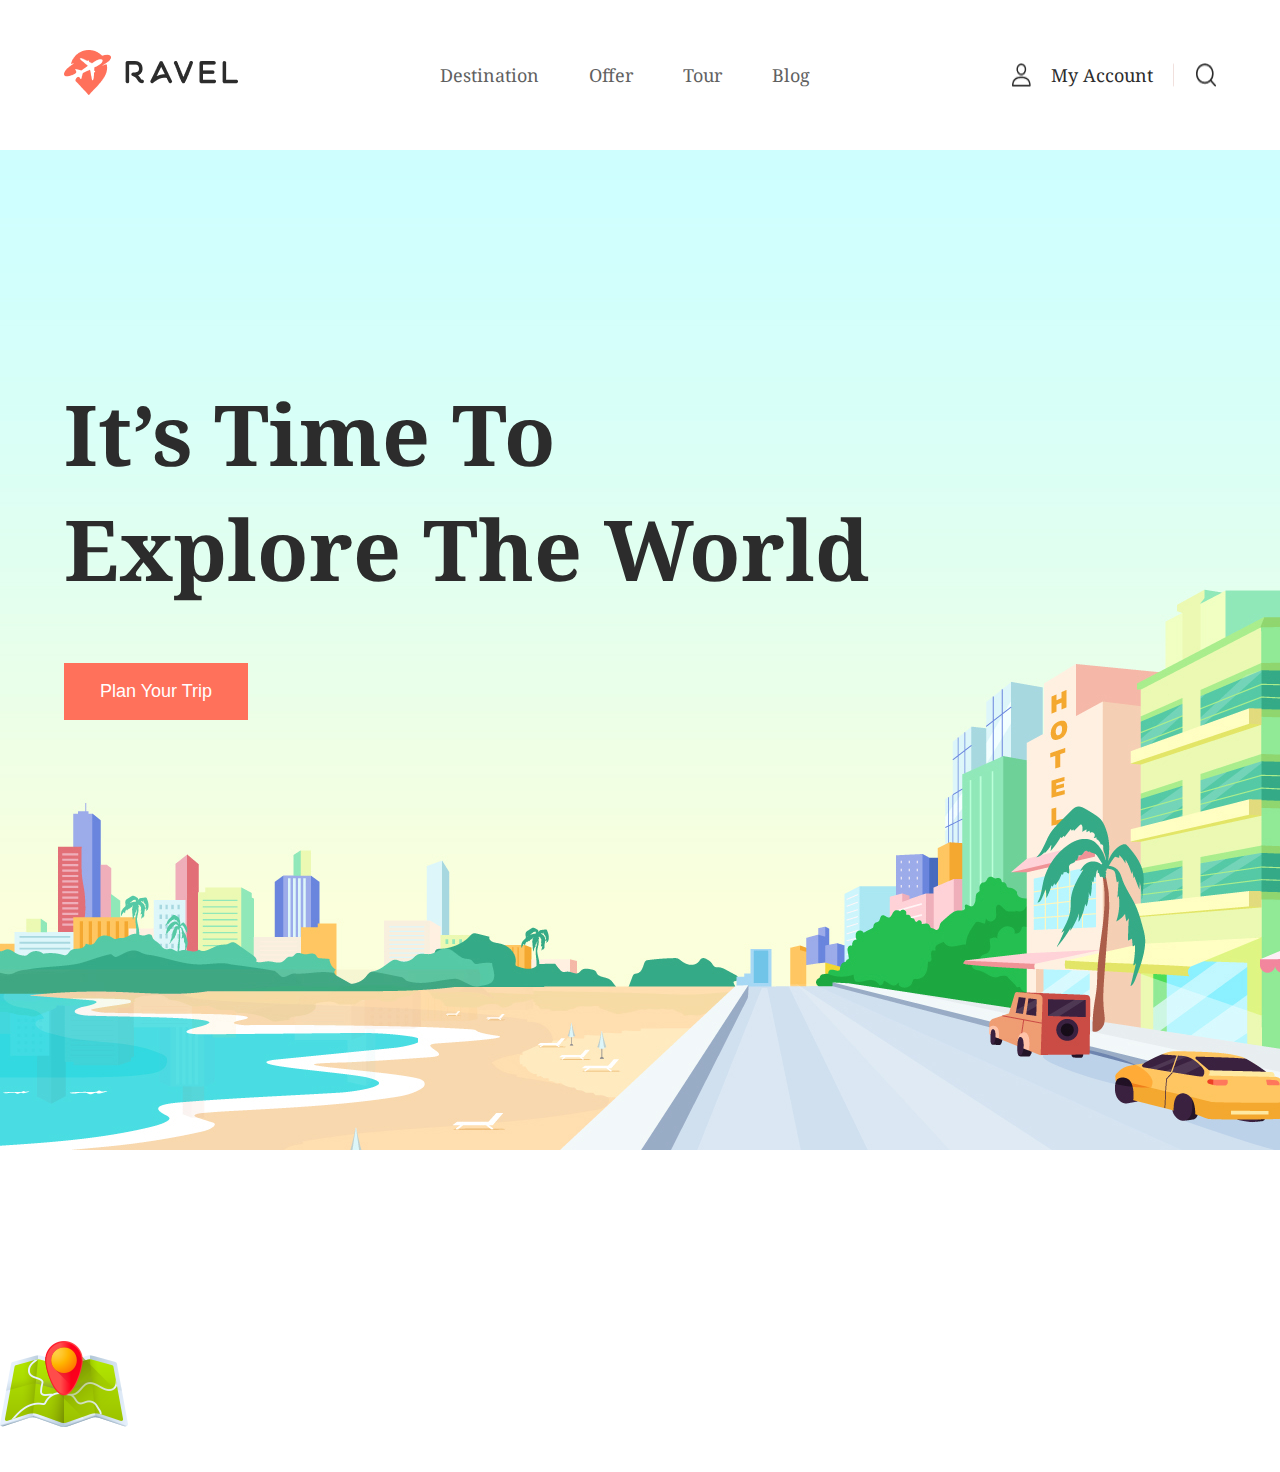
==== index-1.html @ a5c23a4e "features started" ====
<!DOCTYPE html>
<html lang="en">
  <head>
    <meta charset="UTF-8" />
    <meta http-equiv="X-UA-Compatible" content="IE=edge" />
    <meta name="viewport" content="width=device-width, initial-scale=1.0" />
    <title>Travel</title>

    <link rel="stylesheet" href="./style.css" />
    <!-- Fonts -->
    <link rel="preconnect" href="https://fonts.googleapis.com" />
    <link rel="preconnect" href="https://fonts.gstatic.com" crossorigin />
    <link
      href="https://fonts.googleapis.com/css2?family=Noto+Serif:wght@400;700&display=swap"
      rel="stylesheet"
    />
  </head>
  <body>
    <header class="header">
      <div class="container">
        <div class="header-inner">
          <div class="header-logo">
            <img src="./img/Logo/logo.png" alt="Header logo" />
          </div>

          <nav class="nav">
            <a class="nav-link" href="#">Destination</a>
            <a class="nav-link" href="#">Offer</a>
            <a class="nav-link" href="#">Tour</a>
            <a class="nav-link" href="#">Blog</a>
          </nav>

          <div class="singin">
            <img class="account" src="./img/Logo/user.png" alt="" />
            <div class="account">My Account</div>
            <img class="account" src="./img/Logo/line shape.png" alt="" />
            <img class="account" src="./img/Logo/serch.png" alt="" />
          </div>
        </div>
        <!-- Header-inner  
      ====================  -->
      </div>
      <!-- Container
      ====================  -->
    </header>

    <!-- Intro
      ====================  -->
    <div class="intro">
      <div class="container">
        <h1 class="intro-title">
          It’s Time To Explore The World
        </h1>
        <button class="btn">Plan Your Trip</button>
      </div>
    </div>

    <div class="features">
      <div class="features-item">
        <div class="col-3">
          <img src="./img/features/map 1.png" alt="">
          <h3 class="features-text"></h3>
        </div>
      </div>
    </div>
  </body>
</html>
---- style.css ----
body {
  margin: 0;
  font-family: "Noto Serif", serif;
}
/* Container */
.container {
  width: 90%;
  margin: 0 auto;
}

/* Header
==================== */

.header {
  width: 100%;
  height: 100px;

  padding-top: 50px;
}
.header-inner {
  display: flex;
  justify-content: space-between;
  align-items: center;
}
/* Nav
======================= */

.nav {
  display: flex;
  font-weight: 400;
  font-size: 18px;
}
.nav-link {
  margin-left: 50px;
  color: #2c2c2c;
  text-decoration: none;
  opacity: 0.75;

  transition: opacity 0.1 linear;
}
.nav-link:first-child {
  margin-left: 0;
}
.nav-link:hover {
  opacity: 1;
}

/* Sing In */

.singin {
  display: flex;
  font-size: 18px;
  font-weight: 400;
}
.account {
  margin-left: 20px;
  color: #2c2c2c;
}
.account:first-child {
  margin-left: 0;
}

/* Intro
========================= */

.intro {
  display: flex;
  flex-direction: column;
  min-height: 1000px;
  padding-top: 170px;

  background-image: url(./img/intro/banner-first.jpg);
  object-fit: cover;
  background-repeat: no-repeat;

  position: relative;
  top: 0;
  left: 0;
}
.intro-title {
  width: 840px;
  font-size: 84px;
  color: #2c2c2c;
}
.bg-img {
  z-index: -1;
  position: absolute;
  left: 0;
  top: 0;
  width: 100%;
  height: 100%;
}

/* Button 
========================= */
.btn {
  color: white;
  background-color: #ff715b;
  border-radius: none;
  border: none;
  padding: 18px 36px;

  font-weight: 500;
  font-size: 18px;
  font-style: normal;
}
/* Featres
=================== */
.features {
}
.features-items {
  width: 25%;
  padding:0 40px ;
  margin: 25px 0;
}
}
.features-text {
  font-size: 24px;
  font-weight: 700;
  align-items: center;
  justify-content: center;
}
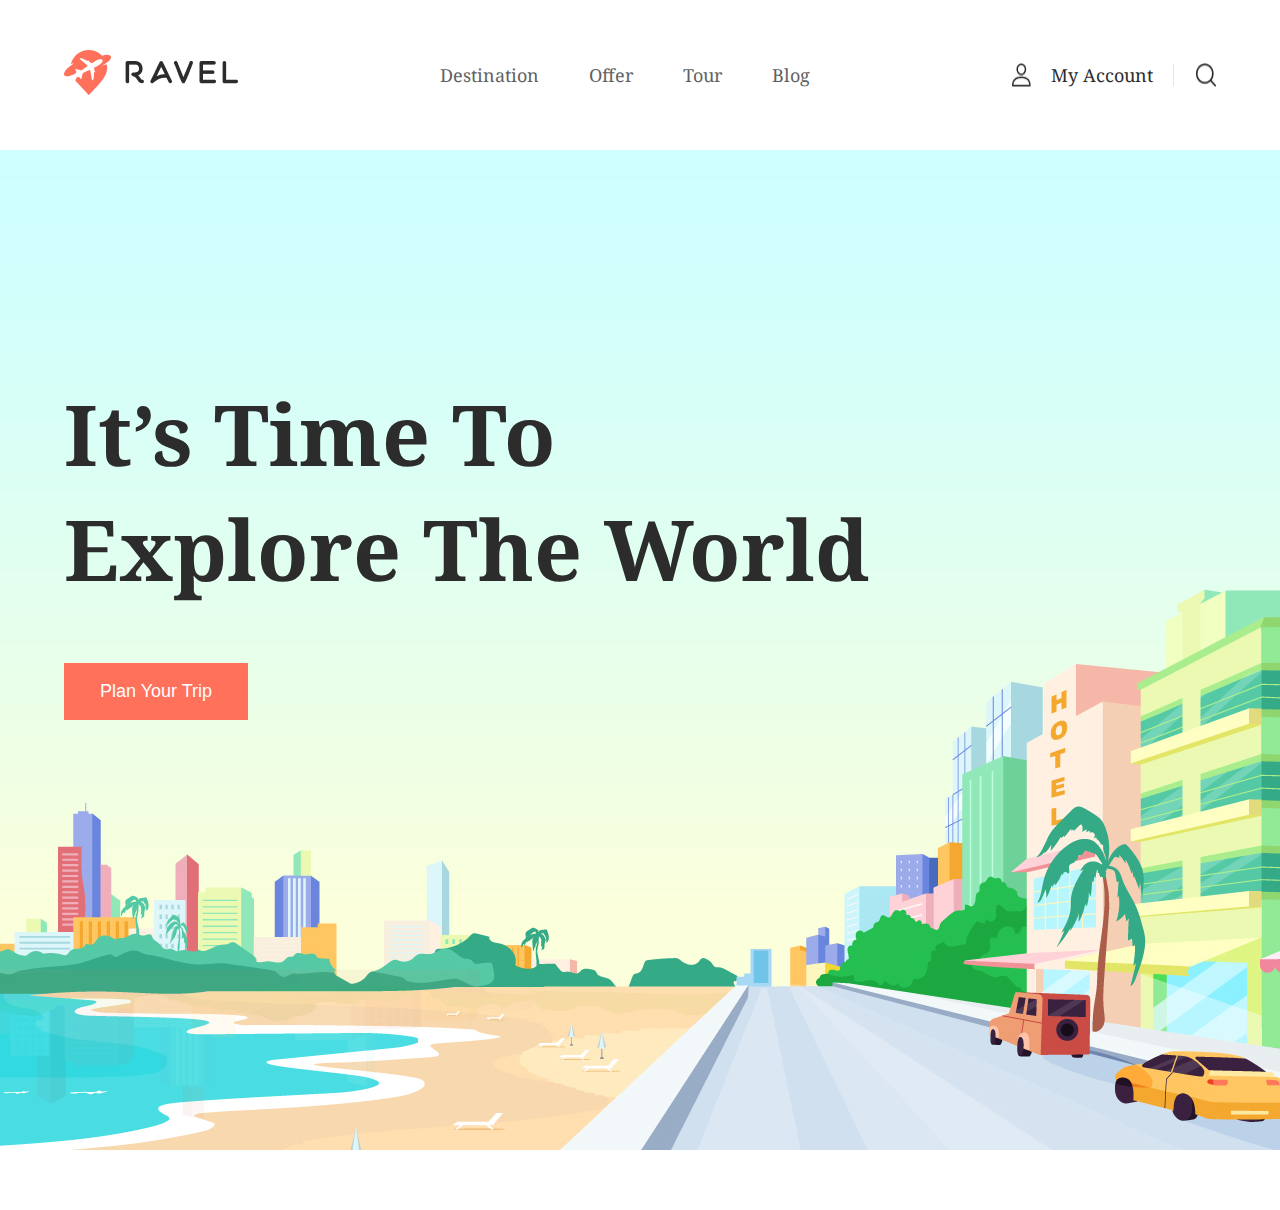
==== commit 36bb0475: "started img-card" ====
--- a/index-1.html
+++ b/index-1.html
@@ -54,14 +54,6 @@
         <button class="btn">Plan Your Trip</button>
       </div>
     </div>
-
-    <div class="features">
-      <div class="features-item">
-        <div class="col-3">
-          <img src="./img/features/map 1.png" alt="">
-          <h3 class="features-text"></h3>
-        </div>
-      </div>
-    </div>
+  
   </body>
 </html>
--- a/style.css
+++ b/style.css
@@ -66,7 +66,7 @@
 .intro {
   display: flex;
   flex-direction: column;
-  min-height: 1000px;
+  min-height: 890px;
   padding-top: 170px;
 
   background-image: url(./img/intro/banner-first.jpg);
@@ -90,7 +90,9 @@
   width: 100%;
   height: 100%;
 }
-
+.img-card{
+  
+}
 /* Button 
 ========================= */
 .btn {
@@ -104,19 +106,3 @@
   font-size: 18px;
   font-style: normal;
 }
-/* Featres
-=================== */
-.features {
-}
-.features-items {
-  width: 25%;
-  padding:0 40px ;
-  margin: 25px 0;
-}
-}
-.features-text {
-  font-size: 24px;
-  font-weight: 700;
-  align-items: center;
-  justify-content: center;
-}
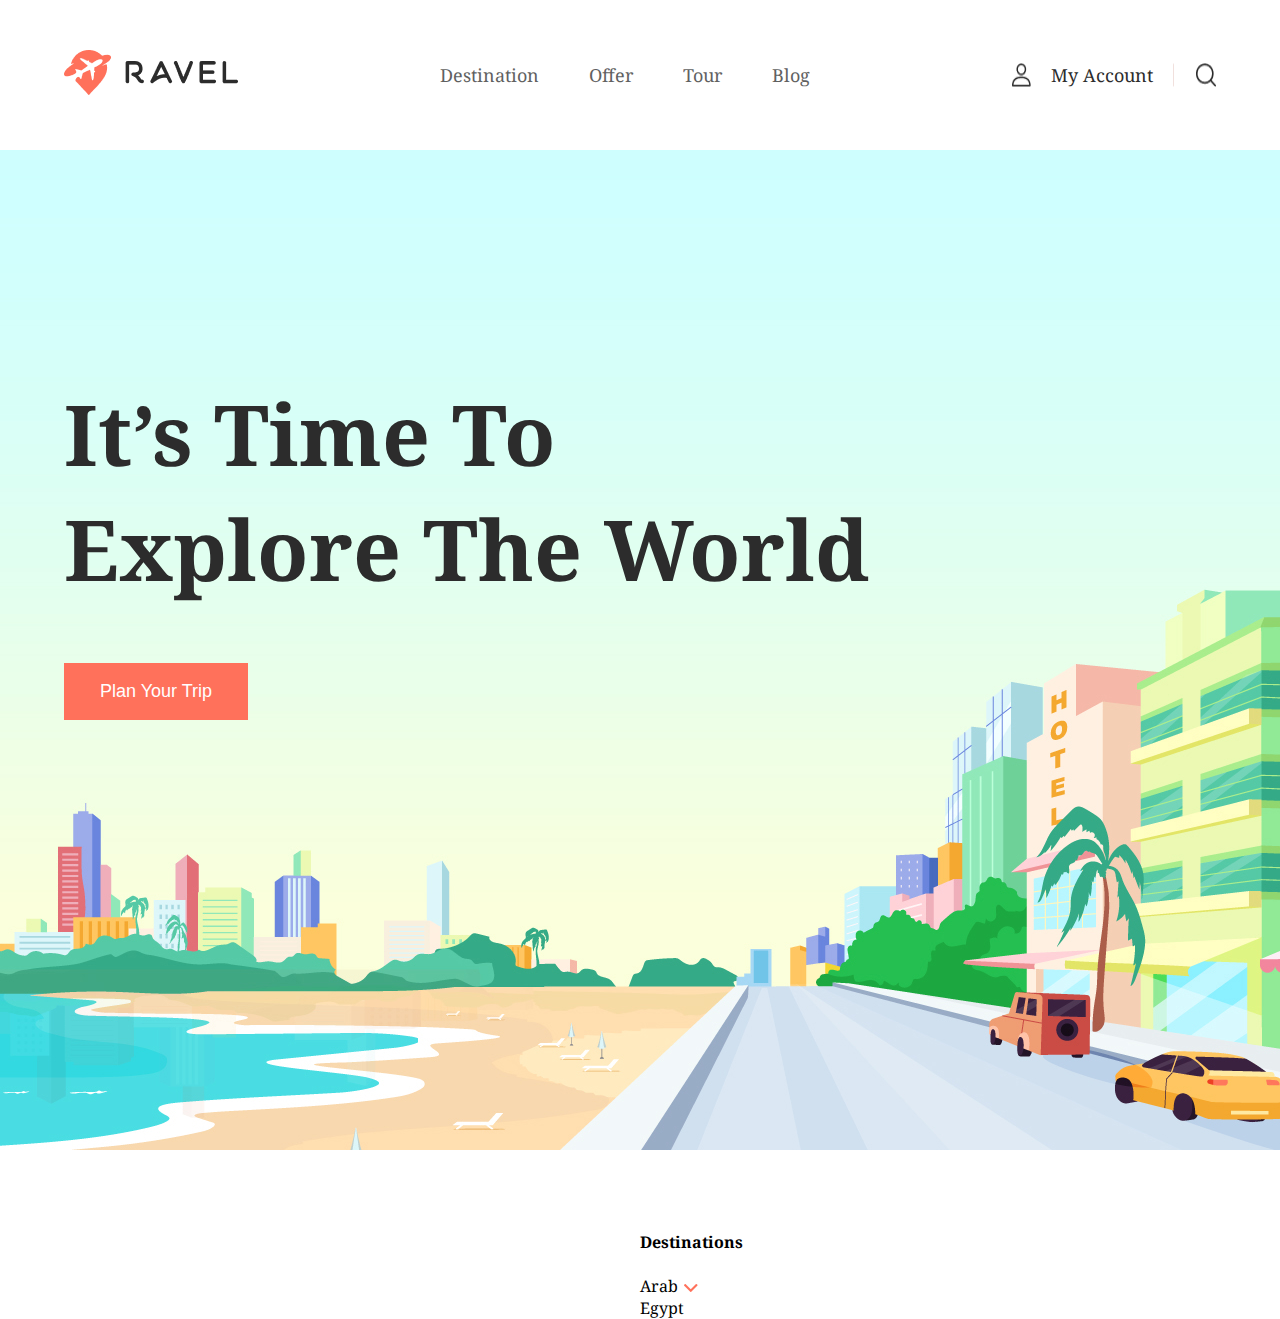
==== commit 8d109d5d: "downloaded imgs" ====
--- a/index-1.html
+++ b/index-1.html
@@ -54,6 +54,26 @@
         <button class="btn">Plan Your Trip</button>
       </div>
     </div>
-  
+    <!-- Card
+    ====================== -->
+    <div class="card">
+      <div class="container-little">
+        <div class="row">
+          <div class="col-5">
+            <h4 class="card-subtitle">Destinations</h4>
+            <div class="under-subtitle">
+              Arab Egypt
+              <div class="arrow-down">
+                <img src="./img/Card/down arrow.png" alt="" />
+              </div>
+            </div>
+          </div>
+          <!-- col-5 -->
+        </div>
+        <!-- row -->
+      </div>
+      <!-- Container-little -->
+    </div>
+    <!-- Card -->
   </body>
 </html>
--- a/style.css
+++ b/style.css
@@ -5,6 +5,10 @@
 /* Container */
 .container {
   width: 90%;
+  margin: 0 auto;
+}
+.container-little {
+  width: 0%;
   margin: 0 auto;
 }
 
@@ -91,7 +95,10 @@
   height: 100%;
 }
 .img-card{
-  
+
+}
+.under-subtitle{
+  display: flex;
 }
 /* Button 
 ========================= */
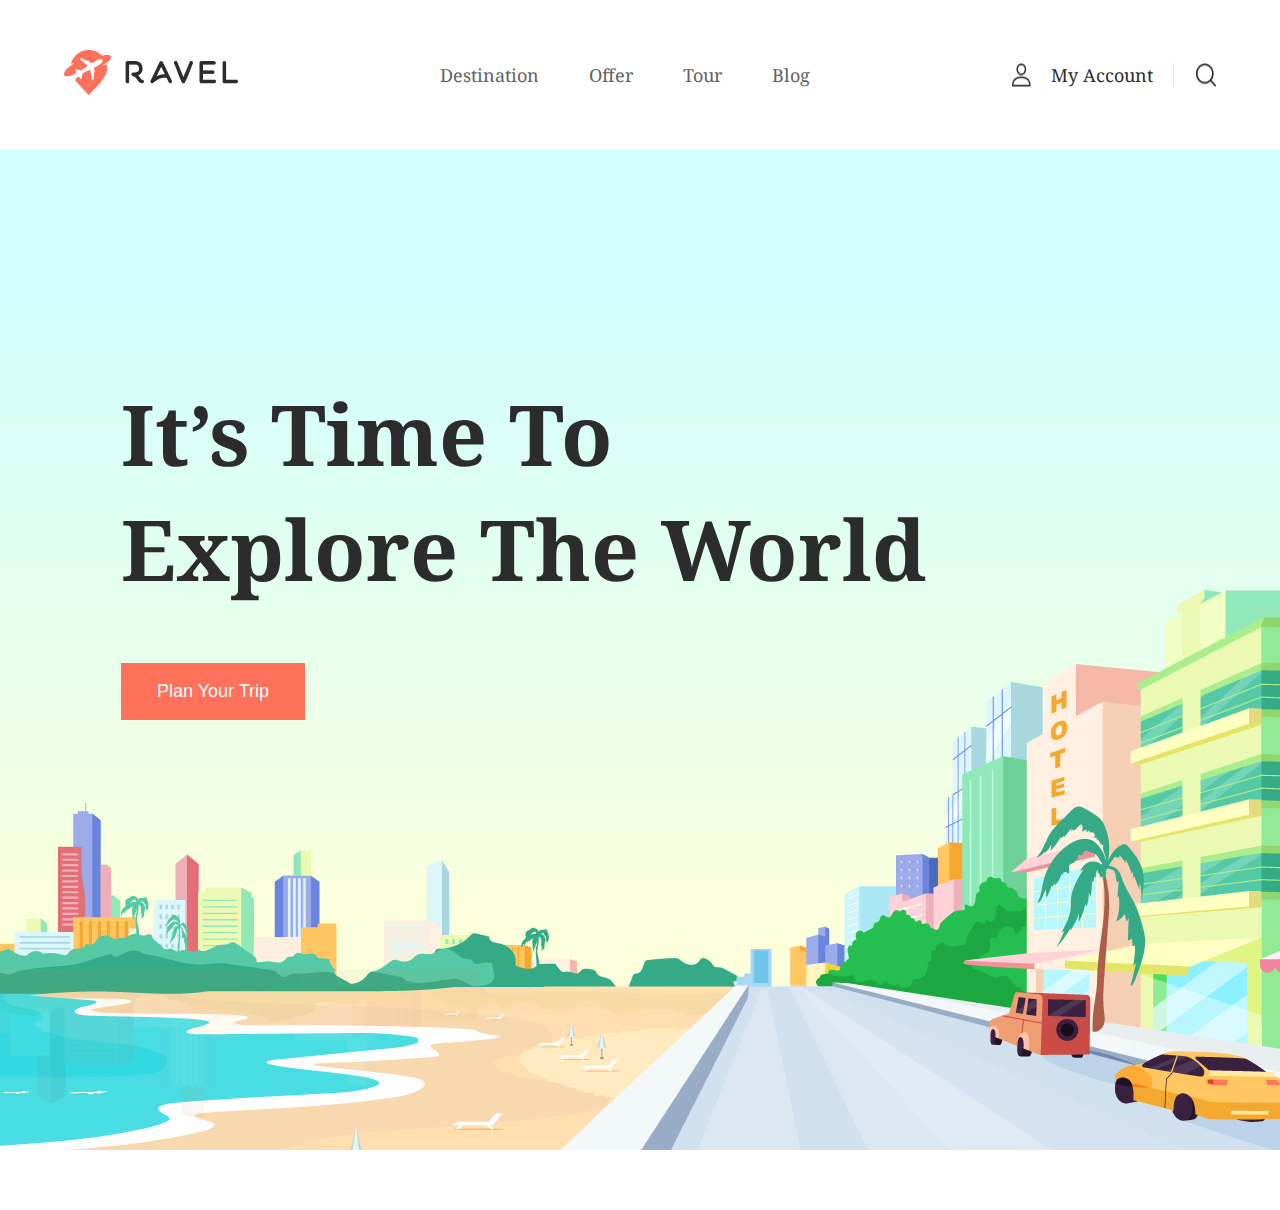
==== commit 4bd74a9c: "card deleated" ====
--- a/index-1.html
+++ b/index-1.html
@@ -54,26 +54,5 @@
         <button class="btn">Plan Your Trip</button>
       </div>
     </div>
-    <!-- Card
-    ====================== -->
-    <div class="card">
-      <div class="container-little">
-        <div class="row">
-          <div class="col-5">
-            <h4 class="card-subtitle">Destinations</h4>
-            <div class="under-subtitle">
-              Arab Egypt
-              <div class="arrow-down">
-                <img src="./img/Card/down arrow.png" alt="" />
-              </div>
-            </div>
-          </div>
-          <!-- col-5 -->
-        </div>
-        <!-- row -->
-      </div>
-      <!-- Container-little -->
-    </div>
-    <!-- Card -->
   </body>
 </html>
--- a/style.css
+++ b/style.css
@@ -72,6 +72,7 @@
   flex-direction: column;
   min-height: 890px;
   padding-top: 170px;
+  padding-left: 60px;
 
   background-image: url(./img/intro/banner-first.jpg);
   object-fit: cover;
@@ -94,10 +95,18 @@
   width: 100%;
   height: 100%;
 }
-.img-card{
-
+/* Card */
+.card {
+  display: flex;
+  align-items: flex-end;
+  flex-direction: column;
+  
+  background-color: white;
+  padding-bottom: 200px;
 }
-.under-subtitle{
+.img-card {
+}
+.under-subtitle {
   display: flex;
 }
 /* Button 
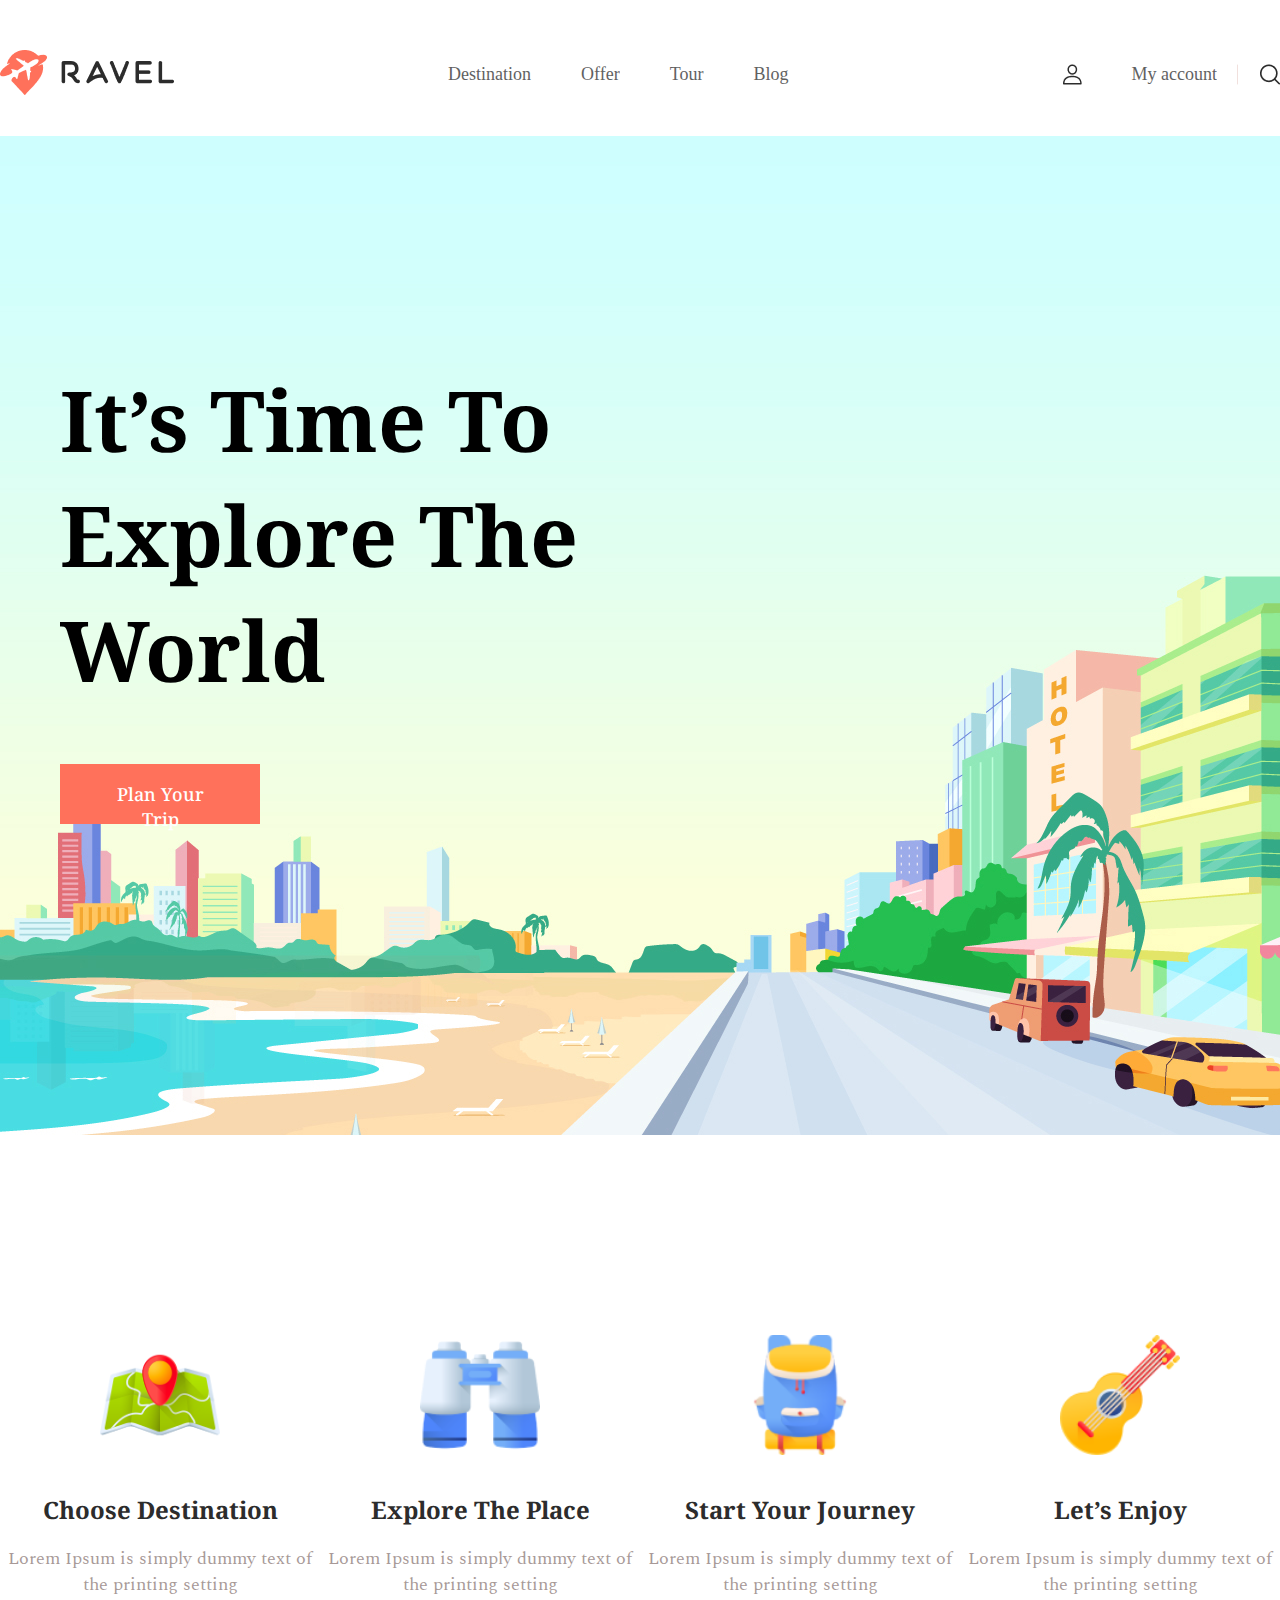
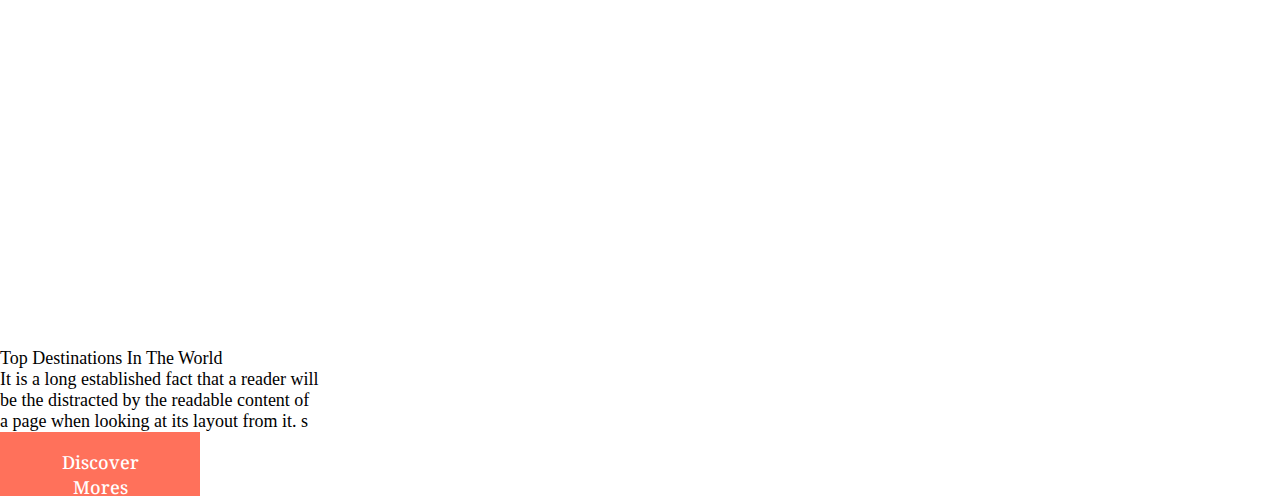
==== commit 12769eba: "added features and destinations" ====
--- a/index-1.html
+++ b/index-1.html
@@ -12,6 +12,12 @@
     <link rel="preconnect" href="https://fonts.gstatic.com" crossorigin />
     <link
       href="https://fonts.googleapis.com/css2?family=Noto+Serif:wght@400;700&display=swap"
+      rel="stylesheet"
+    />
+    <link rel="preconnect" href="https://fonts.googleapis.com" />
+    <link rel="preconnect" href="https://fonts.gstatic.com" crossorigin />
+    <link
+      href="https://fonts.googleapis.com/css2?family=Spectral&display=swap"
       rel="stylesheet"
     />
   </head>
@@ -32,7 +38,7 @@
 
           <div class="singin">
             <img class="account" src="./img/Logo/user.png" alt="" />
-            <div class="account">My Account</div>
+            <a class="nav-link" href="#">My account</a>
             <img class="account" src="./img/Logo/line shape.png" alt="" />
             <img class="account" src="./img/Logo/serch.png" alt="" />
           </div>
@@ -47,11 +53,84 @@
     <!-- Intro
       ====================  -->
     <div class="intro">
+      <h1 class="intro-title">
+        It’s Time To Explore The World
+      </h1>
+      <button class="btn btn-red">Plan Your Trip</button>
+    </div>
+
+    <div class="container-little">
+      <div class="row">
+        <div class="col-3">
+          <div class="col-custom">
+            <img class="features-icon" src="./img/features/map 1.png" alt="" />
+            <h3 class="features-title">Choose Destination</h3>
+            <div class="features-text">
+              Lorem Ipsum is simply dummy text of the printing setting
+            </div>
+          </div>
+        </div>
+        <div class="col-3">
+          <div class="col-custom">
+            <img
+              class="features-icon"
+              src="./img/features/binocular 1.png"
+              alt=""
+            />
+            <h3 class="features-title">Explore The Place</h3>
+            <div class="features-text">
+              Lorem Ipsum is simply dummy text of the printing setting
+            </div>
+          </div>
+        </div>
+        <div class="col-3">
+          <div class="col-custom">
+            <img
+              class="features-icon"
+              src="./img/features/backpack 1.png"
+              alt=""
+            />
+            <h3 class="features-title">Start Your Journey</h3>
+            <div class="features-text">
+              Lorem Ipsum is simply dummy text of the printing setting
+            </div>
+          </div>
+        </div>
+        <div class="col-3">
+          <div class="col-custom">
+            <img
+              class="features-icon"
+              src="./img/features/ukelele 1.png"
+              alt=""
+            />
+            <h3 class="features-title">Let’s Enjoy</h3>
+            <div class="features-text">
+              Lorem Ipsum is simply dummy text of the printing setting
+            </div>
+          </div>
+        </div>
+        <!--Col-custom -->
+      </div>
+      <!-- Row -->
+    </div>
+    <!-- Container-little -->
+    <!-- Destinations -->
+    <div class="destinations">
       <div class="container">
-        <h1 class="intro-title">
-          It’s Time To Explore The World
-        </h1>
-        <button class="btn">Plan Your Trip</button>
+        <div class="row">
+          <div class="col-3">
+            <div class="distinations-title">Top Destinations In The World</div>
+            <div class="destinations-text">
+              It is a long established fact that a reader will be the distracted
+              by the readable content of a page when looking at its layout from
+              it. s
+            </div>
+            <button class="btn btn-big">Discover Mores</button>
+          </div>
+          <div class="col-3"></div>
+          <div class="col-3"></div>
+          <div class="col-3"></div>
+        </div>
       </div>
     </div>
   </body>
--- a/style.css
+++ b/style.css
@@ -1,14 +1,16 @@
 body {
   margin: 0;
-  font-family: "Noto Serif", serif;
+}
+* {
+  box-sizing: border-box;
 }
 /* Container */
 .container {
-  width: 90%;
+  max-width: 1680px;
   margin: 0 auto;
 }
 .container-little {
-  width: 0%;
+  max-width: 1395px;
   margin: 0 auto;
 }
 
@@ -20,6 +22,8 @@
   height: 100px;
 
   padding-top: 50px;
+
+  margin-bottom: 36px;
 }
 .header-inner {
   display: flex;
@@ -47,6 +51,8 @@
 }
 .nav-link:hover {
   opacity: 1;
+  transition: 0.75s;
+  color: inherit;
 }
 
 /* Sing In */
@@ -70,7 +76,8 @@
 .intro {
   display: flex;
   flex-direction: column;
-  min-height: 890px;
+  margin-bottom: 200px;
+  min-height: 999px;
   padding-top: 170px;
   padding-left: 60px;
 
@@ -83,9 +90,11 @@
   left: 0;
 }
 .intro-title {
-  width: 840px;
+  padding-right: 200px;
+  width: 80%;
+  font-family: "Noto Serif", serif;
   font-size: 84px;
-  color: #2c2c2c;
+  font-weight: 700;
 }
 .bg-img {
   z-index: -1;
@@ -95,20 +104,6 @@
   width: 100%;
   height: 100%;
 }
-/* Card */
-.card {
-  display: flex;
-  align-items: flex-end;
-  flex-direction: column;
-  
-  background-color: white;
-  padding-bottom: 200px;
-}
-.img-card {
-}
-.under-subtitle {
-  display: flex;
-}
 /* Button 
 ========================= */
 .btn {
@@ -117,8 +112,69 @@
   border-radius: none;
   border: none;
   padding: 18px 36px;
+  width: 200px;
+  height: 60px;
 
-  font-weight: 500;
+  font-family: "Noto Serif", serif;
   font-size: 18px;
   font-style: normal;
+  font-weight: 500;
+  line-height: 25px;
+  letter-spacing: 0em;
+  text-align: center;
 }
+.btn-big {
+  height: 64px;
+  width: 200px;
+  flex-direction: row;
+}
+
+/* Features
+=========================== */
+.features {
+  display: flex;
+}
+.row {
+  display: flex;
+}
+
+.col-3 {
+  flex: 0 0 25%;
+}
+
+.features-icon {
+  width: 120px;
+  height: 120px;
+
+  margin-bottom: 10px;
+}
+.col-custom {
+  text-align: center;
+}
+.features-title {
+  color: #2c2c2c;
+  margin-bottom: 20px;
+
+  font-family: "Noto Serif", serif;
+  font-size: 24px;
+  font-style: normal;
+  font-weight: 700;
+  text-align: center;
+}
+.features-text {
+  margin-bottom: 350px;
+
+  color: #a79997;
+  font-family: "Spectral", serif;
+  font-size: 18px;
+  font-style: normal;
+  font-weight: 400;
+  line-height: 26px;
+  letter-spacing: 0em;
+  text-align: center;
+}
+/* Destinations
+============================= */
+.destinations {
+  font-size: 18px;
+}
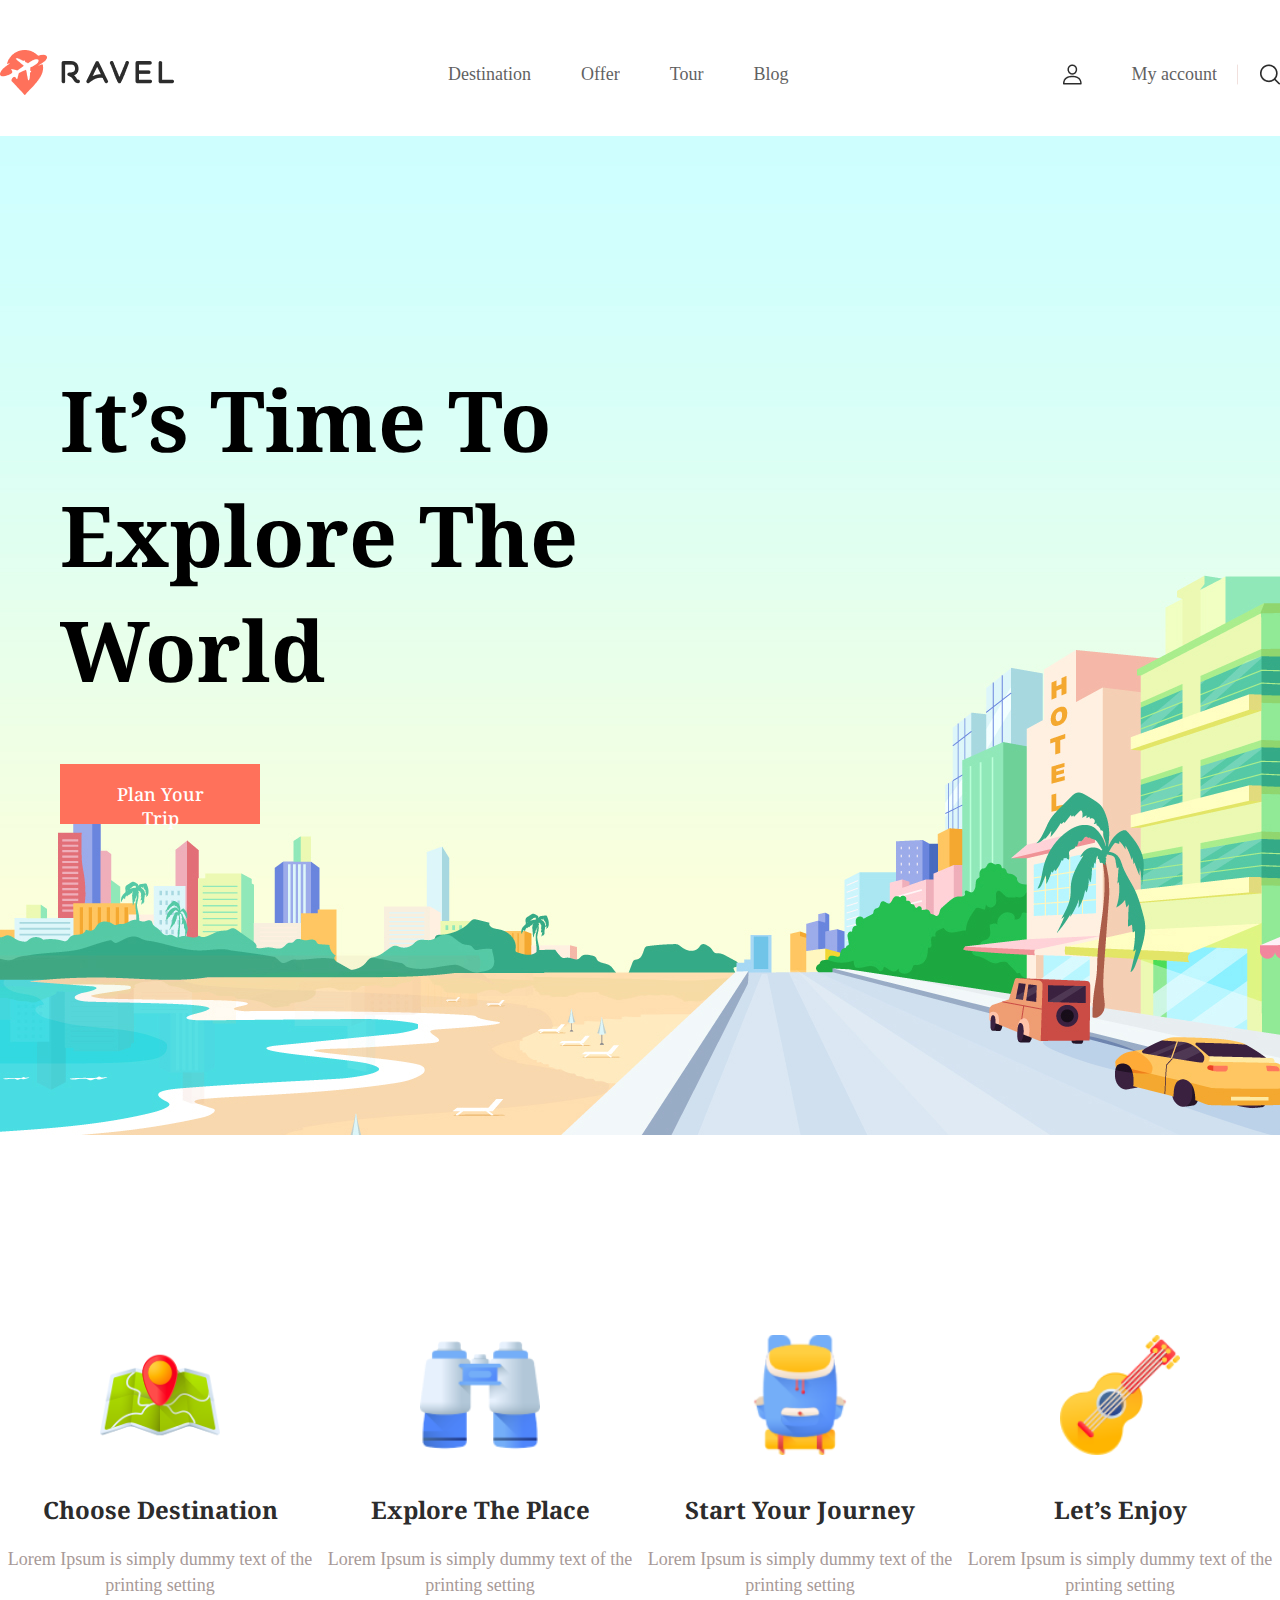
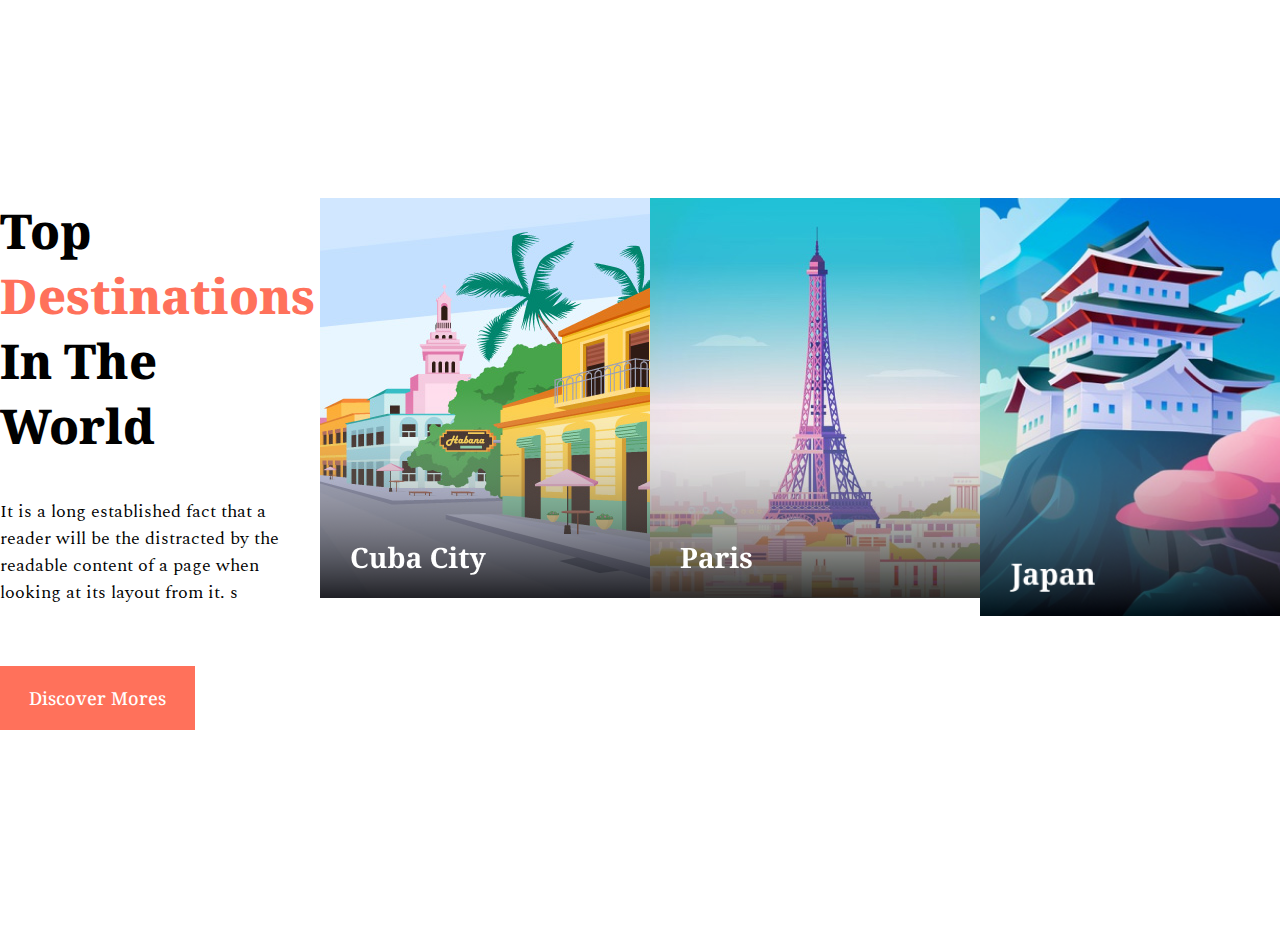
==== commit eac7a520: "finished destinations" ====
--- a/index-1.html
+++ b/index-1.html
@@ -115,23 +115,48 @@
     </div>
     <!-- Container-little -->
     <!-- Destinations -->
-    <div class="destinations">
+    <div class="top-destinations">
       <div class="container">
         <div class="row">
           <div class="col-3">
-            <div class="distinations-title">Top Destinations In The World</div>
-            <div class="destinations-text">
+            <div class="top-destinations-title">
+              Top
+              <div class="top-destinations-red">Destinations</div>
+              In The World
+            </div>
+            <div class="top-destinations-text">
               It is a long established fact that a reader will be the distracted
               by the readable content of a page when looking at its layout from
               it. s
             </div>
-            <button class="btn btn-big">Discover Mores</button>
+            <button class="btn-big">Discover Mores</button>
           </div>
-          <div class="col-3"></div>
-          <div class="col-3"></div>
-          <div class="col-3"></div>
+          <div class="col-3">
+            <img
+              class="top-destinations-img"
+              src="./img/destinations/Cuba City.png"
+              alt=""
+            />
+          </div>
+          <div class="col-3">
+            <img
+              class="top-destinations-img"
+              src="./img/destinations/Paris.png"
+              alt=""
+            />
+          </div>
+          <div class="col-3">
+            <img
+              class="top-destinations-img"
+              src="./img/destinations/Japan.png"
+              alt=""
+            />
+          </div>
         </div>
       </div>
     </div>
+
+    <!-- About us -->
+    <div class="other"></div>
   </body>
 </html>
--- a/style.css
+++ b/style.css
@@ -119,14 +119,21 @@
   font-size: 18px;
   font-style: normal;
   font-weight: 500;
-  line-height: 25px;
-  letter-spacing: 0em;
   text-align: center;
 }
 .btn-big {
   height: 64px;
-  width: 200px;
-  flex-direction: row;
+  width: 195px;
+  color: white;
+  background-color: #ff715b;
+  border-radius: none;
+  border: none;
+
+  font-family: "Noto Serif", serif;
+  font-size: 18px;
+  font-style: normal;
+  font-weight: 500;
+  text-align: center;
 }
 
 /* Features
@@ -162,10 +169,10 @@
   text-align: center;
 }
 .features-text {
-  margin-bottom: 350px;
+  margin-bottom: 200px;
 
   color: #a79997;
-  font-family: "Spectral", serif;
+
   font-size: 18px;
   font-style: normal;
   font-weight: 400;
@@ -175,6 +182,29 @@
 }
 /* Destinations
 ============================= */
-.destinations {
-  font-size: 18px;
-}
+.top-destinations {
+  font-size: 18px;
+}
+.top-destinations-title {
+  font-family: "Noto Serif", serif;
+  font-size: 48px;
+  font-style: normal;
+  font-weight: 800;
+  margin-bottom: 40px;
+}
+.top-destinations-red {
+  color: #ff715b;
+}
+.top-destinations-text {
+  font-family: "Spectral", serif;
+  font-size: 18px;
+  font-style: normal;
+  font-weight: 400;
+
+  margin-bottom: 60px;
+}
+.top-destinations-img {
+  width: 330px;
+
+  margin-bottom: 325px;
+}
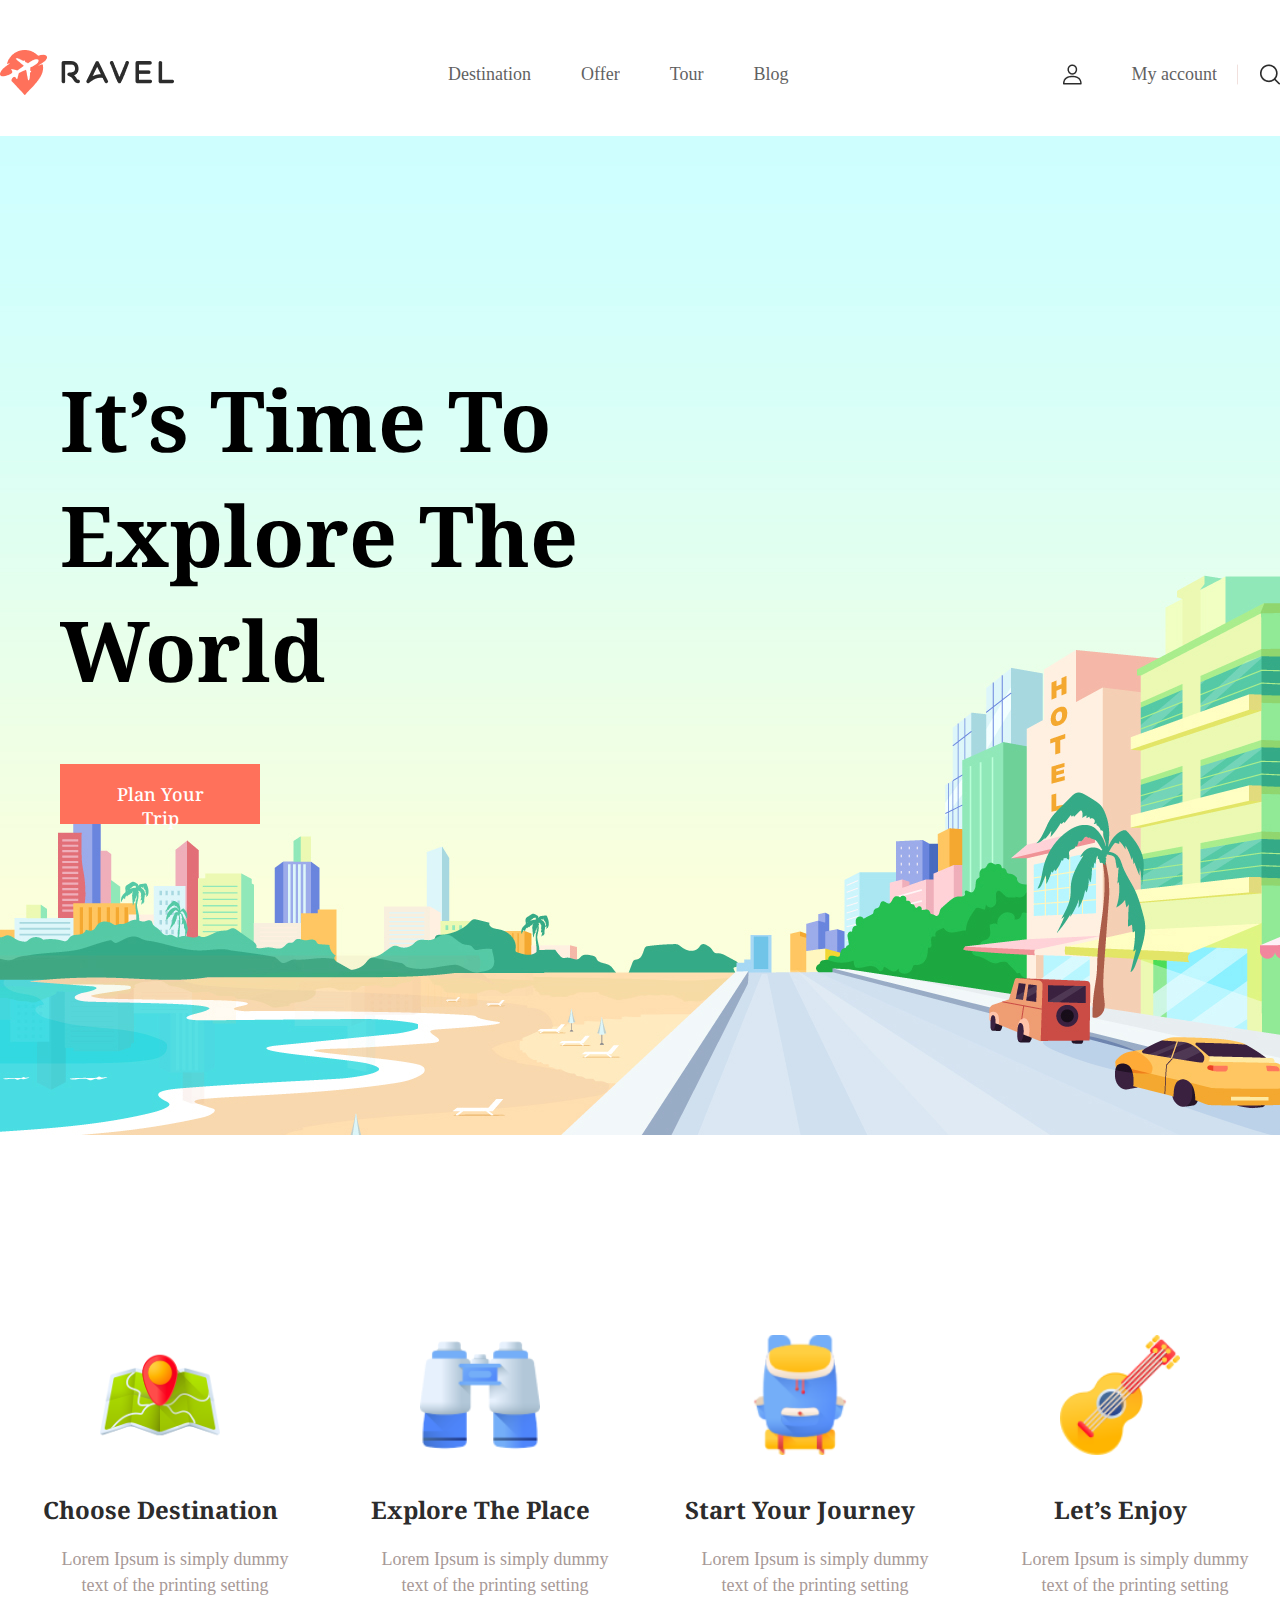
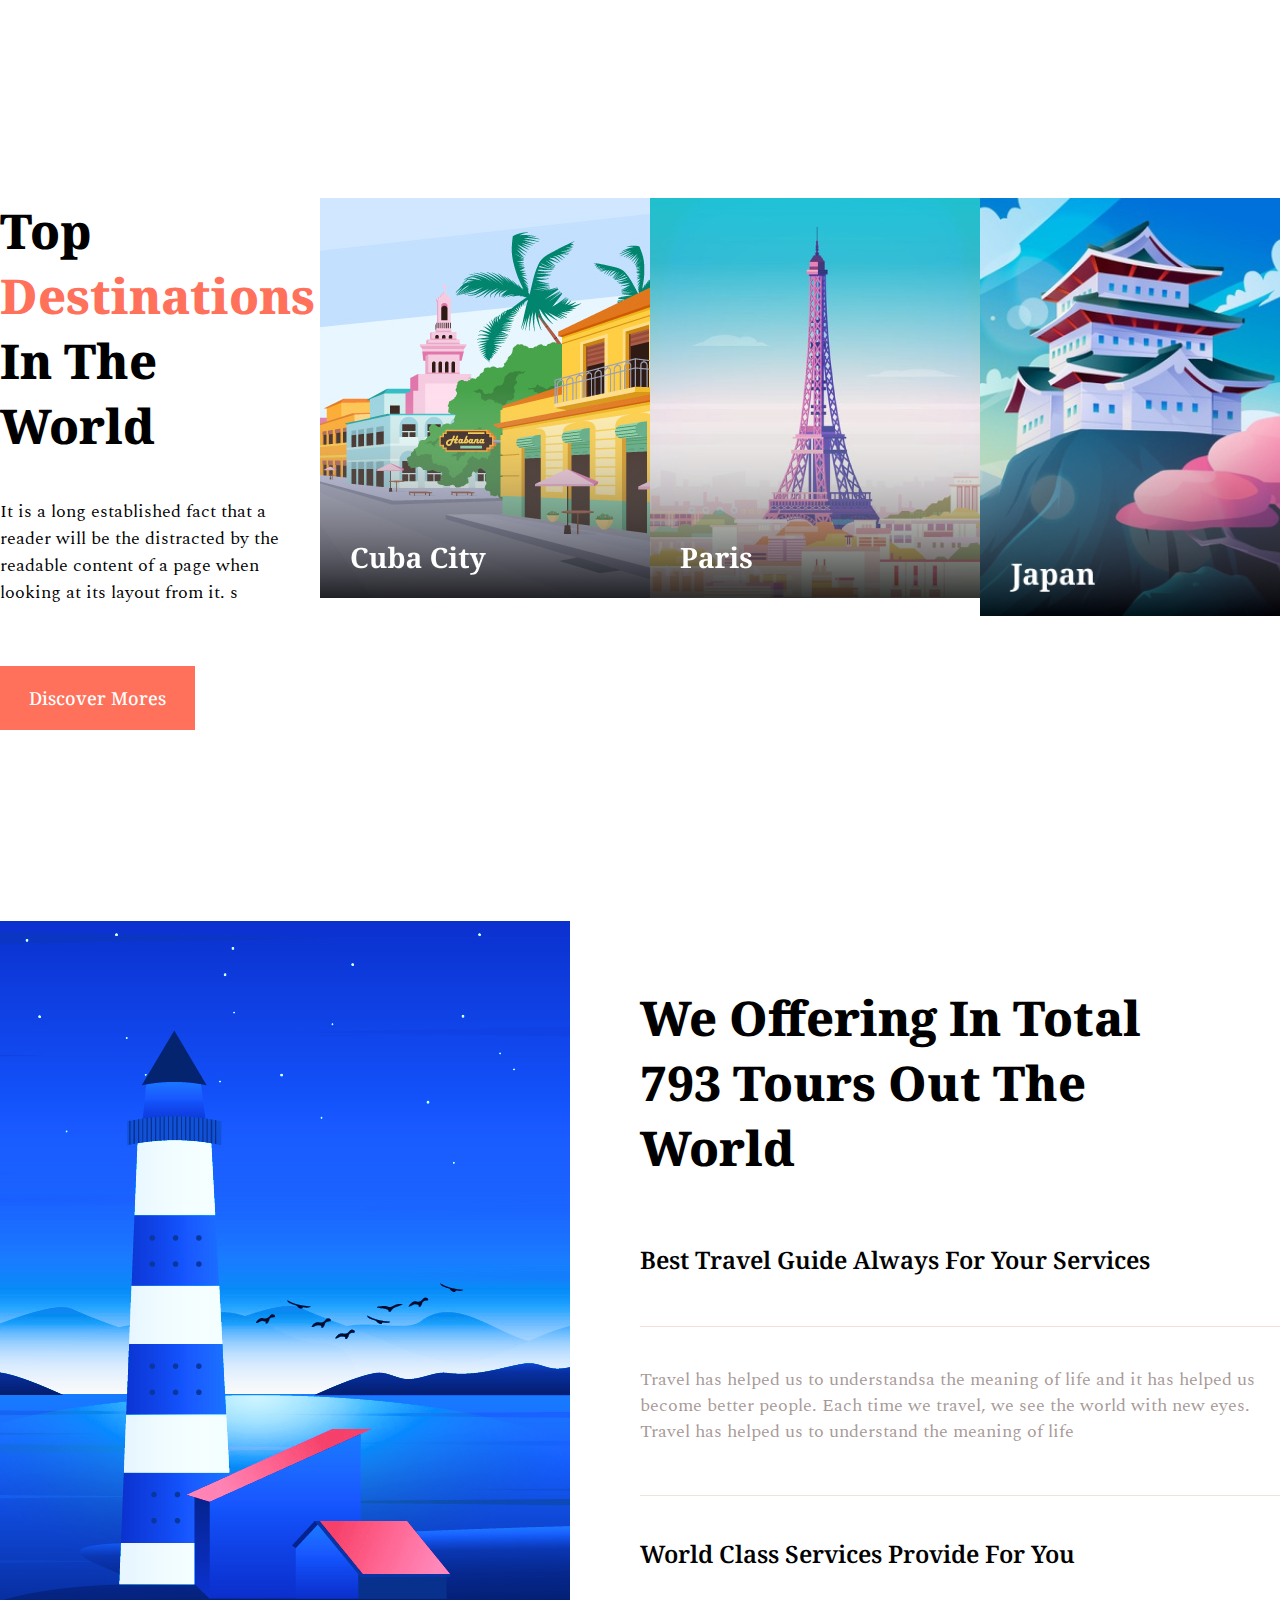
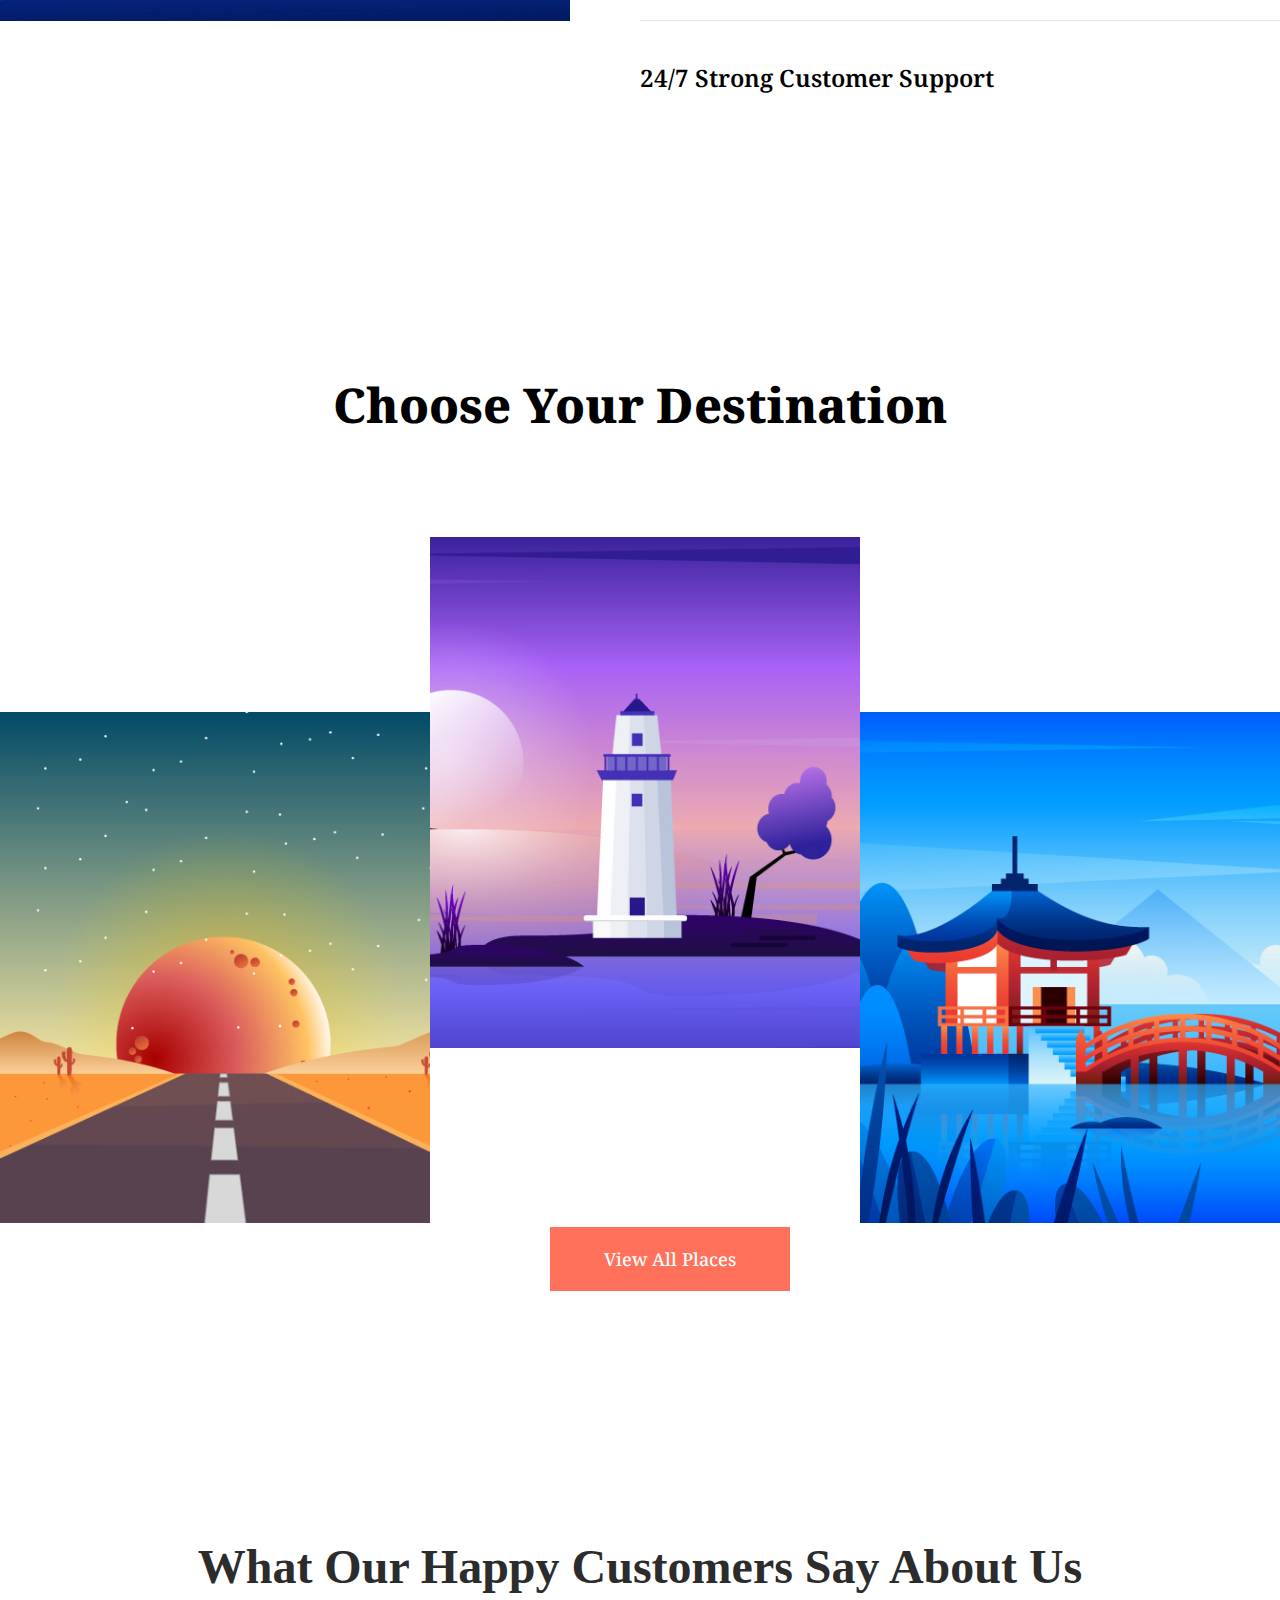
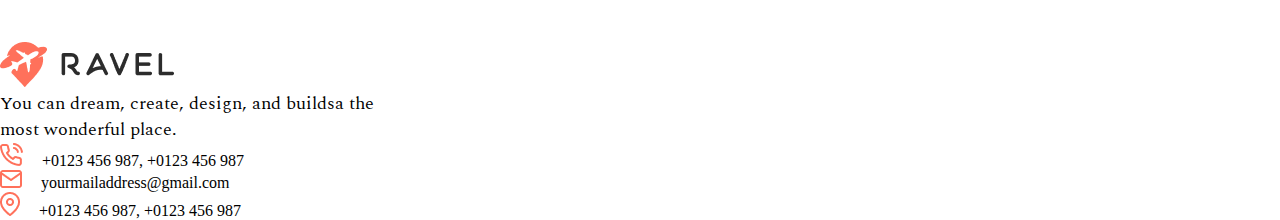
==== commit 5cfdaa87: "added testimonials" ====
--- a/index-1.html
+++ b/index-1.html
@@ -53,12 +53,13 @@
     <!-- Intro
       ====================  -->
     <div class="intro">
-      <h1 class="intro-title">
-        It’s Time To Explore The World
-      </h1>
-      <button class="btn btn-red">Plan Your Trip</button>
-    </div>
-
+      <div class="container">
+        <h1 class="intro-title">
+          It’s Time To Explore The World
+        </h1>
+        <button class="btn btn-red">Plan Your Trip</button>
+      </div>
+    </div>
     <div class="container-little">
       <div class="row">
         <div class="col-3">
@@ -157,6 +158,101 @@
     </div>
 
     <!-- About us -->
-    <div class="other"></div>
+
+    <div class="other">
+      <div class="row">
+        <div class="col-6">
+          <div class="quadrate"></div>
+          <img src="./img/About us/lighthouse 1.png" alt="" />
+        </div>
+        <div class="col-6">
+          <h4 class="other-title">
+            We Offering In Total 793 Tours Out The World
+          </h4>
+          <h5 class="other-suptitle">
+            Best Travel Guide Always For Your Services
+          </h5>
+          <div class="other-text">
+            Travel has helped us to understandsa the meaning of life and it has
+            helped us become better people. Each time we travel, we see the
+            world with new eyes. Travel has helped us to understand the meaning
+            of life
+          </div>
+          <h5 class="other-suptitle">World Class Services Provide For You</h5>
+          <h5 class="other-suptitle without">24/7 Strong Customer Support</h5>
+        </div>
+      </div>
+    </div>
+    <div class="destinations">
+      <h3 class="destinations-title">Choose Your Destination</h3>
+      <div class="container">
+        <div class="row">
+          <div class="col-4">
+            <img
+              class="bottom-img"
+              width="430"
+              src="./img/places/place-1 1.jpg"
+              alt=""
+            />
+          </div>
+          <br />
+          <div class="col-4">
+            <img
+              class="top-img"
+              width="430"
+              src="./img/places/place-2 1.jpg"
+              alt=""
+            />
+          </div>
+
+          <div class="col-4">
+            <img
+              class="bottom-img"
+              width="430"
+              src="./img/places/place-3 1.jpg"
+              alt=""
+            />
+          </div>
+        </div>
+      </div>
+    </div>
+    <button class="btn btn-center">View All Places</button>
+    <!-- Testimonials -->
+    <div class="testimonial">
+      <div class="container-little">
+        <h3 class="testimonial-title">What Our Happy Customers Say About Us</h3>
+        <!-- Work -->
+      </div>
+    </div>
+
+    <footer class="footer">
+      <div class="container">
+        <div class="footer-inner">
+          <div class="footer-logo">
+            <img src="./img/Logo/logo.png" alt="" />
+            <div class="footer-text">
+              You can dream, create, design, and buildsa the most wonderful
+              place.
+            </div>
+            <div class="call">
+              <img class="footer-img" src="./img/Footer imgs/call.png" alt="" />
+              +0123 456 987, +0123 456 987
+            </div>
+            <div class="mail">
+              <img class="footer-img" src="./img/Footer imgs/mail.png" alt="" />
+              yourmailaddress@gmail.com
+            </div>
+            <div class="union">
+              <img
+                class="footer-img"
+                src="./img/Footer imgs/Union.png"
+                alt=""
+              />
+              +0123 456 987, +0123 456 987
+            </div>
+          </div>
+
+          
+    </footer>
   </body>
 </html>
--- a/style.css
+++ b/style.css
@@ -84,10 +84,6 @@
   background-image: url(./img/intro/banner-first.jpg);
   object-fit: cover;
   background-repeat: no-repeat;
-
-  position: relative;
-  top: 0;
-  left: 0;
 }
 .intro-title {
   padding-right: 200px;
@@ -169,6 +165,8 @@
   text-align: center;
 }
 .features-text {
+  margin-left: 50px;
+  width: 250px;
   margin-bottom: 200px;
 
   color: #a79997;
@@ -206,5 +204,110 @@
 .top-destinations-img {
   width: 330px;
 
-  margin-bottom: 325px;
-}
+  padding-bottom: 300px;
+}
+.col-6 {
+  flex: 0 0 50%;
+}
+.team {
+  margin-bottom: 100px;
+}
+
+.testimonial-title {
+  text-align: center;
+  color: #2c2c2c;
+  font-weight: 800;
+  font-size: 48px;
+}
+.work {
+  height: 729px;
+}
+
+.other-img {
+  margin-right: 101px;
+  width: 570px;
+  height: 700px;
+  position: relative;
+  top: 0;
+  left: 0;
+}
+.other-title {
+  width: 80%;
+  font-family: "Noto Serif", serif;
+  font-size: 48px;
+  font-style: normal;
+  font-weight: 800;
+}
+.other-bg {
+  background-color: #ff715b;
+}
+.other-suptitle {
+  font-family: "Noto Serif", serif;
+  font-size: 24px;
+  font-style: normal;
+  font-weight: 600;
+  padding-bottom: 50px;
+  border-bottom: solid 1px #f1e0dd;
+}
+.other-text {
+  font-family: "Spectral", serif;
+  font-size: 18px;
+  font-style: normal;
+  font-weight: 400;
+  line-height: 26px;
+  color: #a79997;
+  padding-bottom: 50px;
+
+  border-bottom: solid 1px #f1e0dd;
+}
+.without {
+  border-bottom: none;
+  margin-bottom: 180px;
+}
+.destinations-title {
+  font-family: "Noto Serif", serif;
+  font-size: 48px;
+  font-style: normal;
+  font-weight: 800;
+  line-height: 65px;
+  text-align: center;
+
+  margin-bottom: 100px;
+}
+.col-4 {
+  flex: 0 0 33.33333333%;
+}
+.bottom-img {
+  margin-top: 175px;
+}
+.bottom-img:first-child {
+  padding-right: px;
+}
+.btn-center {
+  height: 64px;
+  width: 240px;
+
+  justify-content: center;
+  margin-left: 550px;
+  margin-bottom: 200px;
+}
+/* Footer
+======================== */
+.footer-text {
+  width: 30%;
+  font-family: "Spectral", serif;
+  font-size: 18px;
+  font-style: normal;
+  font-weight: 400;
+  line-height: 26px;
+}
+
+.footer-img {
+  padding-right: 15px;
+}
+.footer-inner {
+  justify-content: space-between;
+}
+.supports {
+  align-items: center;
+}
